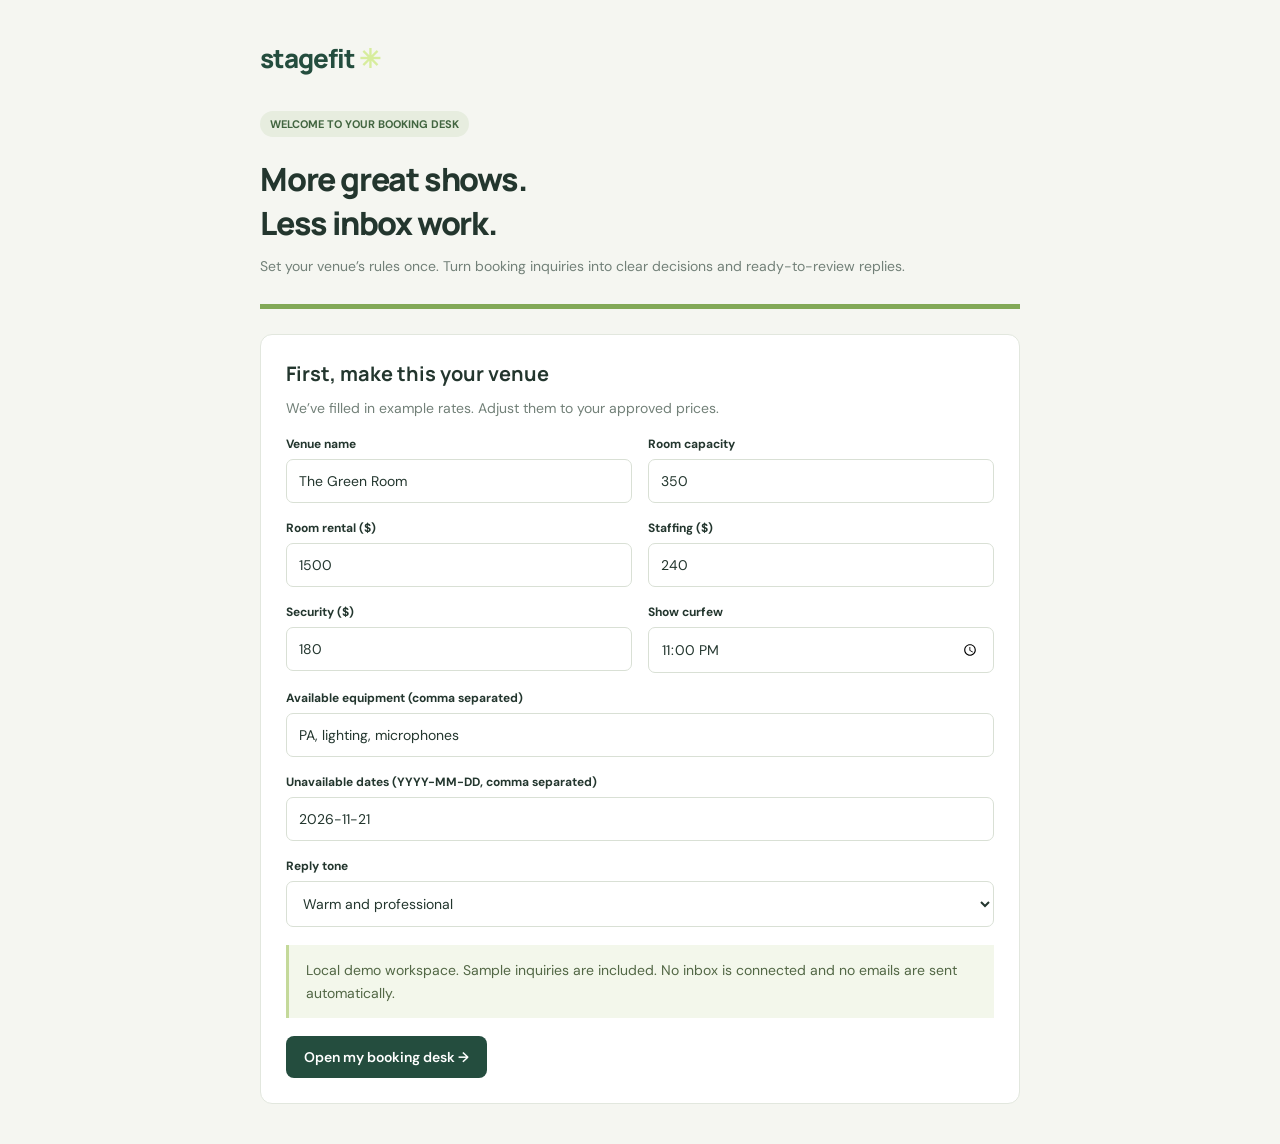
==== index.html @ 75e47a95 "Build StageFit booking MVP and customer validation workspace" ====
<!doctype html>
<html lang="en"><head><meta charset="UTF-8"><meta name="viewport" content="width=device-width,initial-scale=1"><meta name="theme-color" content="#172c26"><title>StageFit — Your next great show starts here</title><link rel="stylesheet" href="style.css"></head><body><div id="app"></div><script src="engine.js"></script><script src="app.js"></script></body></html>
---- style.css ----
@import url('https://fonts.googleapis.com/css2?family=DM+Sans:wght@400;500;600;700&family=Manrope:wght@400;500;600;700;800&display=swap');
.research-wrap{max-width:1180px;margin:32px auto;padding:0 24px 36px}.research-back,.research-link{color:#244d3e;font-weight:700}.research-list{padding-left:22px;line-height:1.8;color:#607065}.research-list li{margin-bottom:15px}.research-session{border-top:1px solid #e2e7de;padding:18px 0}.research-session blockquote{margin:16px 0;padding:12px 18px;border-left:3px solid #82a957;background:#f5f6f1;white-space:pre-wrap}.nav a{color:#b6c5ba;text-decoration:none;padding:14px;font-size:12px;border-top:1px solid #3a4d40;margin-top:16px}@media(max-width:700px){.nav{flex-wrap:wrap}.nav a{margin:0;border:0;padding:10px}.research-wrap{padding:0 16px}}
:root{--green:#244d3e;--ink:#23362e;--muted:#728078;--paper:#f5f6f1;--line:#e2e7de;--lime:#d7ed9d}*{box-sizing:border-box}body{margin:0;background:var(--paper);color:var(--ink);font:14px 'DM Sans',sans-serif}button,input,textarea,select{font:inherit}button,a,input,textarea,select{outline-offset:4px}button{cursor:pointer}button:disabled{opacity:.45;cursor:not-allowed}button{border:0;border-radius:8px;padding:12px 18px;background:var(--green);color:white;font-weight:600}button.secondary{background:white;color:var(--green);border:1px solid var(--line)}button.quiet{background:transparent;color:var(--muted);padding:8px}aside{position:fixed;width:230px;inset:0 auto 0 0;background:#172c26;color:#b6c5ba;padding:32px 22px;display:flex;flex-direction:column}.brand{font:800 26px Manrope,sans-serif;color:#f4f9ed;letter-spacing:-1px}.brand span{color:var(--lime)}.smallcaps{font-size:10px;letter-spacing:1.7px;font-weight:700;text-transform:uppercase}.nav{margin-top:55px;display:grid;gap:8px}.nav button{text-align:left;background:none;color:#b6c5ba;font-weight:500;padding:14px}.nav button.active{background:#30483b;color:var(--lime)}.venue-chip{margin-top:auto;border-top:1px solid #3a4d40;padding-top:24px;line-height:1.8}.avatar{display:inline-grid;place-items:center;background:#d7ed9d;color:#264b39;width:35px;height:35px;border-radius:50%;font-weight:700;margin-right:8px}main{margin-left:230px;padding:0 44px 44px;max-width:1600px}.topbar{height:85px;border-bottom:1px solid var(--line);display:flex;align-items:center;justify-content:space-between;margin-bottom:34px}.pill{display:inline-block;padding:6px 10px;background:#e7eddf;color:#426540;border-radius:20px;font-size:11px;font-weight:700}.pill.warn{background:#fcf0da;color:#93652b}.pill.gray{background:#edf0ec;color:#67746c}.heading{display:flex;align-items:center;justify-content:space-between;gap:20px;margin:25px 0}h1{font:800 32px Manrope,sans-serif;letter-spacing:-1.2px;margin:0 0 10px}h2{font:700 20px Manrope,sans-serif;margin:0 0 10px}h3{font:700 15px Manrope,sans-serif;margin:0}p{line-height:1.7;color:var(--muted);margin:6px 0 15px}.hero{background:#e8eddf;border:1px solid #dce3d1;border-radius:14px;padding:28px 32px;display:flex;align-items:center;justify-content:space-between;gap:25px;margin-bottom:26px}.hero p{max-width:550px;margin-bottom:0}.hero-art{font-size:54px;color:var(--green);letter-spacing:8px}.stats{display:grid;grid-template-columns:repeat(4,1fr);gap:16px;margin:24px 0 30px}.stat,.panel{background:white;border:1px solid var(--line);border-radius:12px}.stat{padding:22px}.stat strong{display:block;font:800 29px Manrope;margin:12px 0 6px}.stat small{color:var(--muted)}.section-head{display:flex;justify-content:space-between;align-items:center;margin:24px 0 15px}.tabs{display:flex;gap:6px;margin-bottom:18px;flex-wrap:wrap}.tabs button{background:transparent;color:var(--muted);padding:9px 15px}.tabs button.active{background:var(--green);color:white}.table{width:100%;border-collapse:collapse}.table th{text-align:left;color:var(--muted);font-size:10px;letter-spacing:1px;text-transform:uppercase;padding:17px 20px;background:#fafbf7}.table td{padding:21px 20px;border-top:1px solid var(--line)}.artist{display:flex;align-items:center;gap:13px}.art{display:grid;place-items:center;width:43px;height:43px;border-radius:10px;background:#eef0e3;color:#748653;font-size:20px}.sub{font-size:12px;color:var(--muted);margin-top:5px}.table tr[data-id]{cursor:pointer}.table tr[data-id]:hover{background:#f8faf3}.grid{display:grid;grid-template-columns:1fr 1fr;gap:22px}.panel{padding:25px}.panel + .panel{margin-top:20px}.grid>.panel + .panel{margin-top:0}.field{display:flex;flex-direction:column;gap:7px;margin-bottom:17px}.field label{font-size:12px;font-weight:700}.field input,.field select,.field textarea{width:100%;padding:12px;border:1px solid #d9e0d5;border-radius:7px;background:#fff;color:var(--ink)}.field textarea{resize:vertical;line-height:1.7;min-height:120px}.field input:focus,.field textarea:focus{border-color:var(--green)}.fields{display:grid;grid-template-columns:1fr 1fr;gap:0 16px}.check{display:flex;gap:12px;padding:16px 0;border-bottom:1px solid var(--line)}.check:last-child{border:0}.check-icon{color:#548042;font-weight:800}.check-icon.warn{color:#aa7430}.check p{font-size:12px;margin:3px 0 0}.price{display:flex;justify-content:space-between;padding:12px 0;border-bottom:1px solid var(--line)}.price.total{font-weight:800;font-size:21px;border:0;margin-top:8px}.actions{display:flex;gap:10px;align-items:center;flex-wrap:wrap;margin-top:20px}.steps{display:flex;gap:12px;margin:22px 0;color:var(--muted);font-size:12px}.steps .done{color:var(--green);font-weight:700}.notice{border-left:3px solid #c4d99a;background:#f3f7eb;padding:14px 17px;line-height:1.6;margin:18px 0;color:#526745}.notice.warn{background:#fff8e9;border-color:#dcb97a;color:#8a6531}.empty{text-align:center;padding:50px;color:var(--muted)}.toast{position:fixed;bottom:28px;right:28px;background:#172c26;color:white;padding:16px 24px;border-radius:10px;box-shadow:0 8px 25px #0002;z-index:10}.onboard{max-width:760px;margin:40px auto}.onboard .brand{color:var(--green);margin-bottom:35px}.progress{height:5px;background:#e5ebdf;border-radius:4px;margin:25px 0}.progress i{display:block;width:100%;height:100%;background:#82a957}.search{padding:11px;border:1px solid var(--line);border-radius:8px;background:white;min-width:210px}.source{white-space:pre-wrap;line-height:1.8;color:#607065;font-size:13px}.back{margin:5px 0 18px}.error{color:#a43e31;background:#fff1ed;padding:12px;border-radius:7px}.footer-note{font-size:12px;color:var(--muted);margin-top:20px}@media(max-width:1100px){main{padding:0 24px 30px}aside{width:190px}main{margin-left:190px}.stats{grid-template-columns:1fr 1fr}.table th,.table td{padding:16px 12px}.grid{grid-template-columns:1fr}.hero-art{display:none}}@media(max-width:700px){aside{position:static;width:auto;padding:18px}.brand{font-size:23px}.nav{margin-top:18px;display:flex;gap:3px}.nav button{padding:10px}.venue-chip{display:none}main{margin-left:0;padding:0 16px 30px}.topbar{height:65px;margin-bottom:22px}h1{font-size:27px}.heading{align-items:flex-start;flex-direction:column}.hero{padding:22px}.stats{gap:10px}.stat{padding:16px}.table th:nth-child(3),.table td:nth-child(3){display:none}.table th:nth-child(4),.table td:nth-child(4){display:none}.fields{grid-template-columns:1fr}.onboard{margin:22px 16px}.panel{padding:20px}.section-head{align-items:flex-start;gap:14px;flex-direction:column}.search{width:100%}}
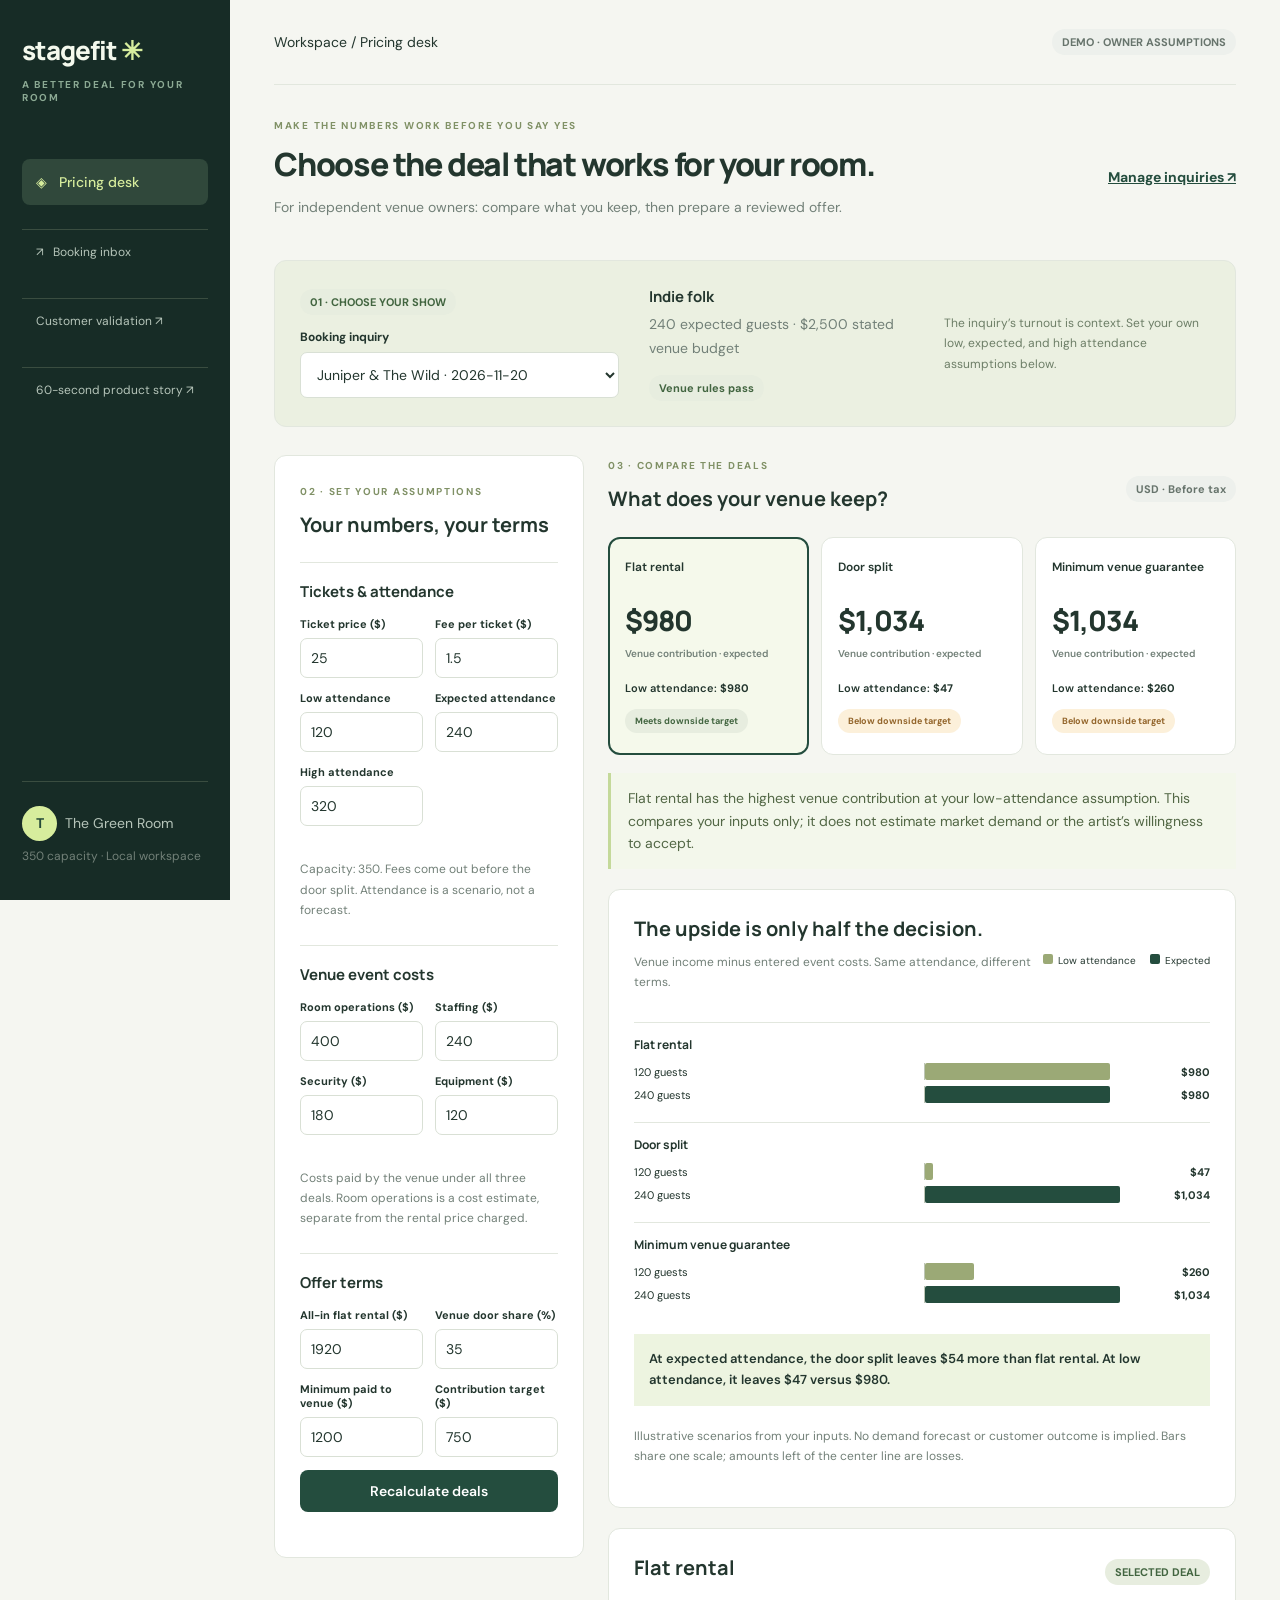
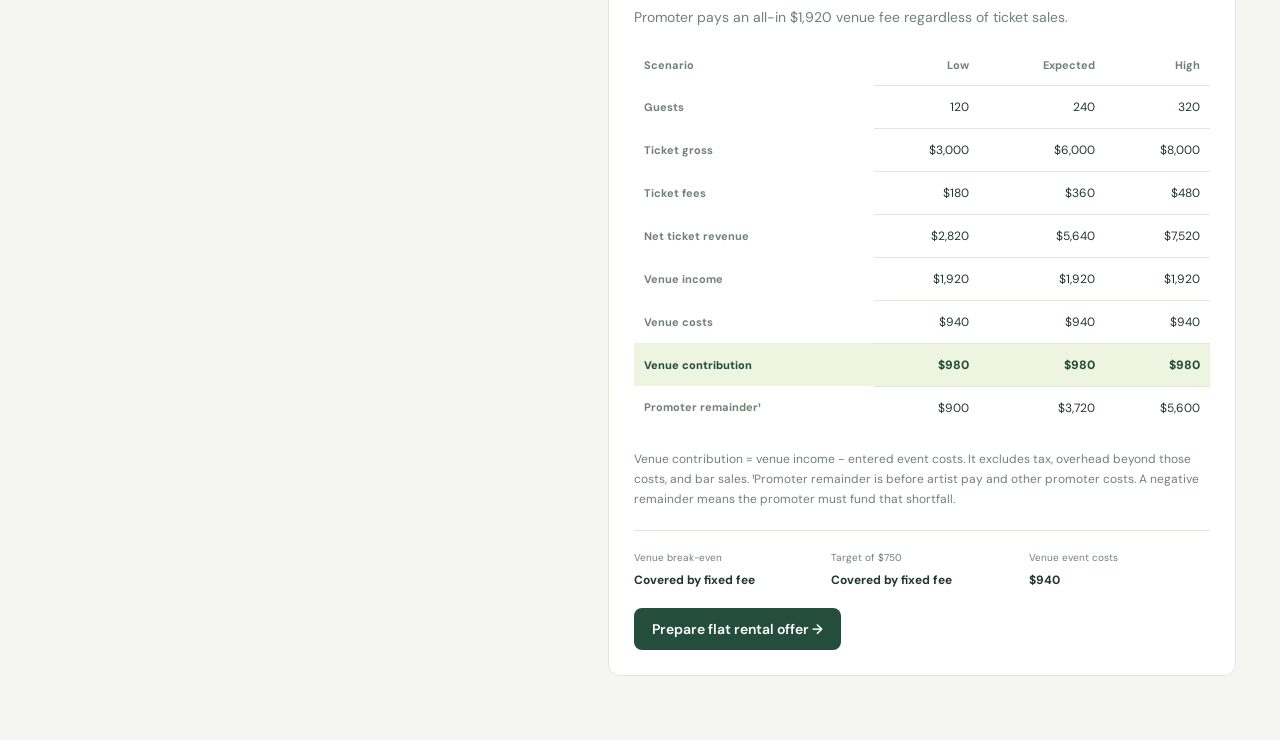
==== commit ac0b6691: "Focus StageFit on venue pricing and add visual product story" ====
--- a/index.html
+++ b/index.html
@@ -1,2 +1,2 @@
 <!doctype html>
-<html lang="en"><head><meta charset="UTF-8"><meta name="viewport" content="width=device-width,initial-scale=1"><meta name="theme-color" content="#172c26"><title>StageFit — Your next great show starts here</title><link rel="stylesheet" href="style.css"></head><body><div id="app"></div><script src="engine.js"></script><script src="app.js"></script></body></html>
+<html lang="en"><head><meta charset="UTF-8"><meta name="viewport" content="width=device-width,initial-scale=1"><meta name="theme-color" content="#172c26"><title>StageFit — Pricing desk</title><link rel="stylesheet" href="style.css"><link rel="stylesheet" href="pricing.css"></head><body><div id="pricing-app"></div><script src="engine.js"></script><script src="pricing-engine.js"></script><script src="pricing.js"></script></body></html>
--- a/pricing.css
+++ b/pricing.css
@@ -0,0 +1,8 @@
+.pricing-event{display:grid;grid-template-columns:1.2fr 1fr 1fr;gap:30px;align-items:center;margin-bottom:28px;background:#ebf0e1}.pricing-event-note{color:#6d7e67;line-height:1.7;font-size:12px}.pricing-layout{display:grid;grid-template-columns:310px minmax(0,1fr);gap:24px}.assumptions h3{margin:24px 0 15px;padding-top:18px;border-top:1px solid var(--line)}.assumptions input{padding:10px}.assumptions .fields{gap:0 12px}.assumptions .field{margin-bottom:13px}.assumptions .field label{font-size:11px}.deal-cards{display:grid;grid-template-columns:repeat(3,1fr);gap:12px}.deal-card{background:white;border:1px solid var(--line);text-align:left;color:var(--ink);padding:21px 16px;border-radius:12px;position:relative}.deal-card.chosen{border:2px solid var(--green);padding:20px 15px;background:#f5f9eb}.deal-label{display:block;font-size:12px;min-height:30px}.deal-card strong{display:block;font:800 28px Manrope;margin:12px 0 4px;letter-spacing:-1px}.deal-card .sub{font-size:10px}.deal-low{display:block;font-size:11px;margin:20px 0 14px}.deal-card .pill{font-size:9px}.scenario-panel{margin-top:20px}.scenario-table{overflow:auto}.scenario-table .table th,.scenario-table .table td{padding:13px 10px;display:table-cell}.scenario-table .table td{text-align:right;font-size:12px}.scenario-table .table th{font-size:11px;letter-spacing:0;text-transform:none;background:transparent;white-space:nowrap}.scenario-table thead th{text-align:right}.scenario-table thead th:first-child{text-align:left}.contribution-row{background:#edf4e0}.contribution-row td,.contribution-row th{font-weight:800;color:var(--green)}.negative{color:#ab4d3e!important}.pricing-metrics{display:grid;grid-template-columns:repeat(3,1fr);gap:16px;border-top:1px solid var(--line);padding-top:20px;margin-top:20px}.pricing-metrics span{font-size:10px;color:var(--muted);display:block}.pricing-metrics strong{font-size:12px;display:block;margin-top:8px}#pricing-app main{max-width:1800px}.pricing-layout>.assumptions{align-self:start}@media(max-width:1200px){.pricing-layout{grid-template-columns:260px minmax(0,1fr)}.deal-cards{grid-template-columns:1fr}.deal-card{display:grid;grid-template-columns:1.2fr 1fr;gap:4px 12px}.deal-card strong{margin:0;font-size:24px}.deal-label{min-height:0}.deal-card .deal-low{margin:5px 0}.deal-card .pill{justify-self:start}.pricing-event{grid-template-columns:1fr 1fr}.pricing-event-note{grid-column:1/-1}}@media(max-width:850px){.pricing-layout{grid-template-columns:1fr}.assumptions .fields{grid-template-columns:1fr 1fr}.pricing-event{grid-template-columns:1fr}.pricing-event-note{grid-column:auto}.pricing-metrics{grid-template-columns:1fr}.deal-card{grid-template-columns:1.1fr 1fr}.scenario-panel{padding:16px}}
+
+.pricing-layout>div{min-width:0}.scenario-table{max-width:100%}
+
+.contribution-chart{margin:20px 0}.contribution-chart .section-head{margin-top:0}.contribution-chart p{font-size:12px}.chart-legend{display:flex;gap:14px;font-size:10px;white-space:nowrap}.chart-legend i{display:inline-block;width:10px;height:10px;margin-right:5px;border-radius:2px}.legend-low,.chart-bar.low{background:#9ba976}.legend-expected,.chart-bar.expected{background:#244d3e}.chart-deal{padding:13px 0;border-top:1px solid var(--line)}.chart-deal h3{font-size:12px;margin-bottom:10px}.chart-bar-row{display:grid;grid-template-columns:75px 1fr 70px;align-items:center;gap:12px;margin:6px 0;font-size:11px}.chart-bar-row b{text-align:right}.chart-track{position:relative;height:17px;background:linear-gradient(to right,transparent 49.8%,#bdc6b6 49.8%,#bdc6b6 50.2%,transparent 50.2%)}.chart-bar{position:absolute;height:100%;border-radius:2px}.chart-bar.loss{background:#b66d5d}.decision-sentence{background:#edf4e0;padding:15px;margin:12px 0;font-weight:600;font-size:13px;line-height:1.6}
+body[class*="capture-"] aside,body[class*="capture-"] .topbar,body[class*="capture-"] .heading,body[class*="capture-"] .pricing-event,body[class*="capture-"] .assumptions,body[class*="capture-"] #pricing-status{display:none}body[class*="capture-"] main{margin:0;padding:24px;max-width:1400px}body[class*="capture-"] .pricing-layout{grid-template-columns:1fr}body[class*="capture-"] .deal-cards{grid-template-columns:repeat(3,1fr)}body[class*="capture-"] .deal-card{display:block}body[class*="capture-"] .pricing-layout>div>.section-head{display:none}.capture-compare .scenario-panel,.capture-compare #offer-area,.capture-compare #pricing-results>.notice{display:none}.capture-terms .deal-cards,.capture-terms .contribution-chart,.capture-terms #pricing-results>.notice,.capture-terms #offer-area{display:none}.capture-offer #pricing-results{display:none}.capture-offer #offer-area>.panel{margin-top:0!important}@media(max-width:700px){.chart-bar-row{grid-template-columns:60px 1fr 58px;gap:7px;font-size:10px}.chart-legend{flex-wrap:wrap}.contribution-chart .section-head{align-items:flex-start;flex-direction:column}}
+
+.capture-offer #offer-text{height:230px;min-height:230px;font-size:13px}.capture-offer #offer-area .panel{padding:22px}.capture-offer #offer-area .section-head{margin:14px 0}.capture-offer #offer-area .notice{margin:12px 0}.capture-offer #offer-area .actions{margin-top:14px}
